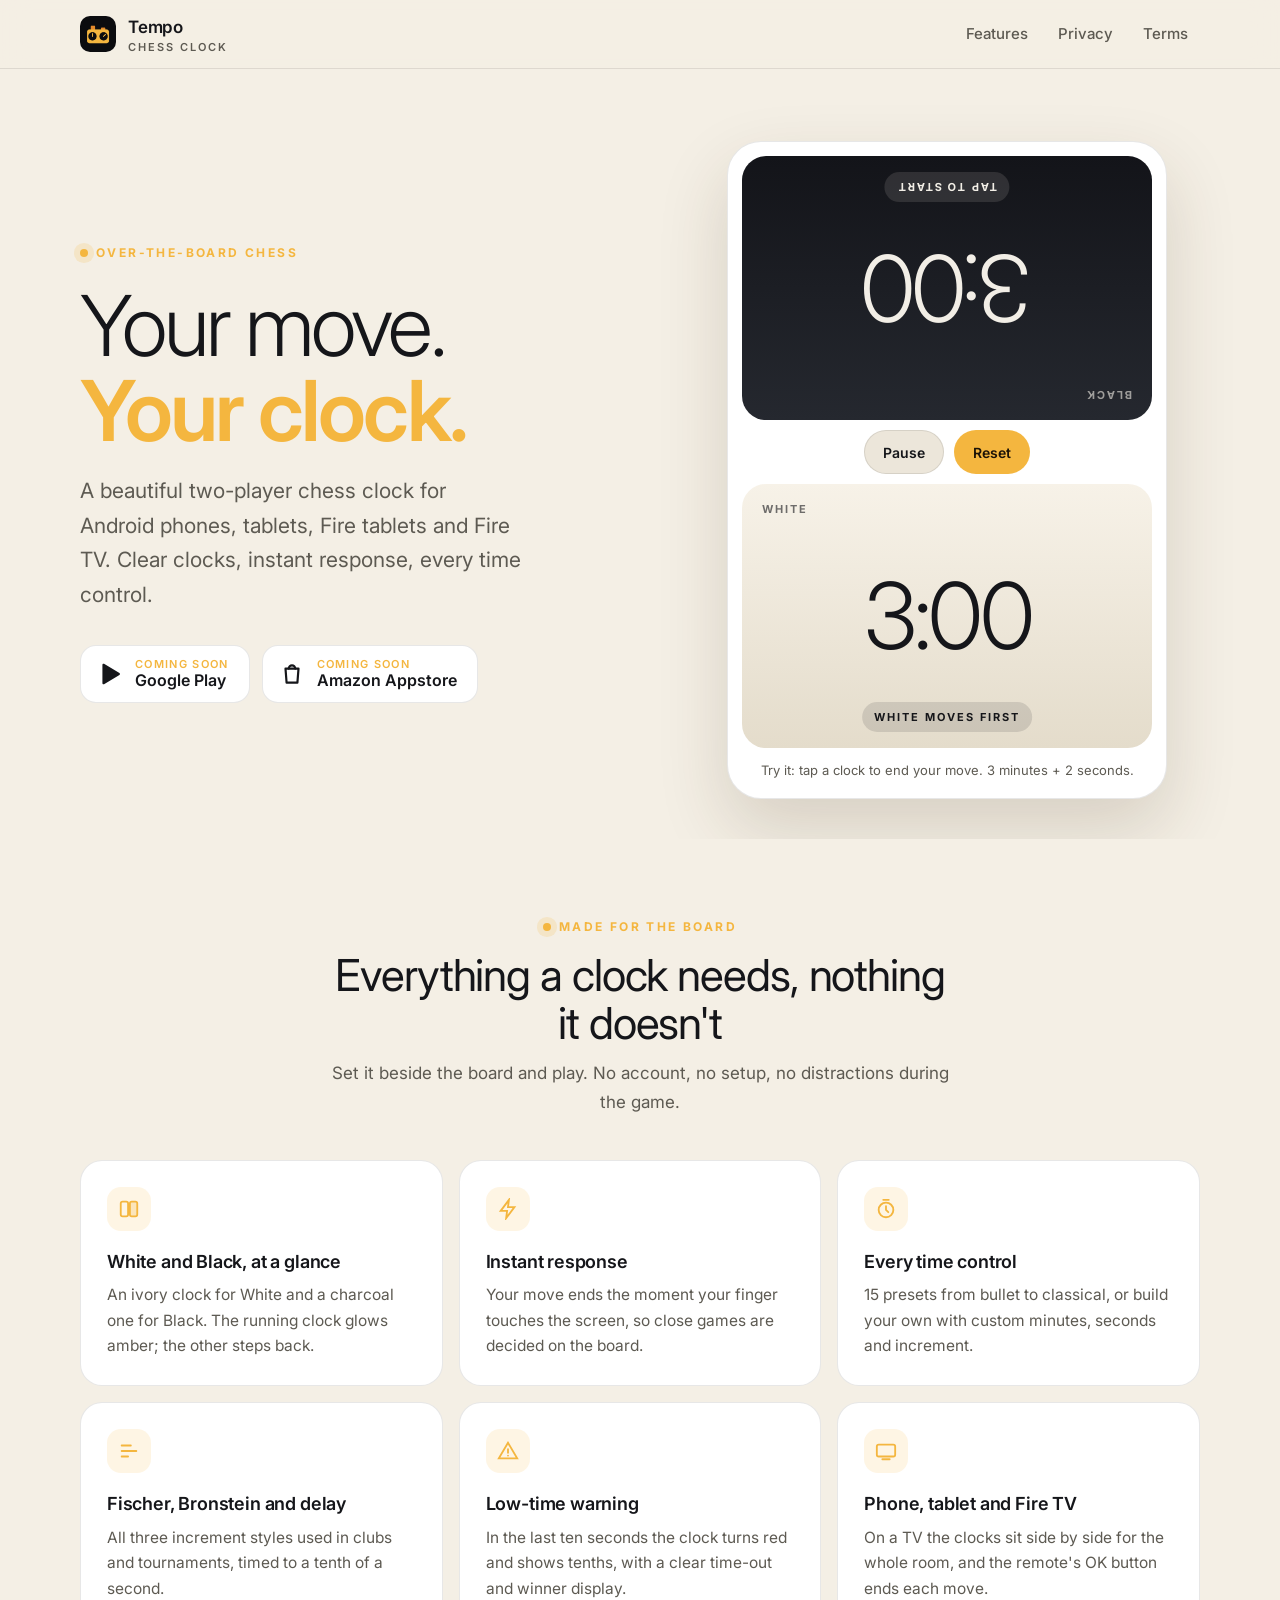
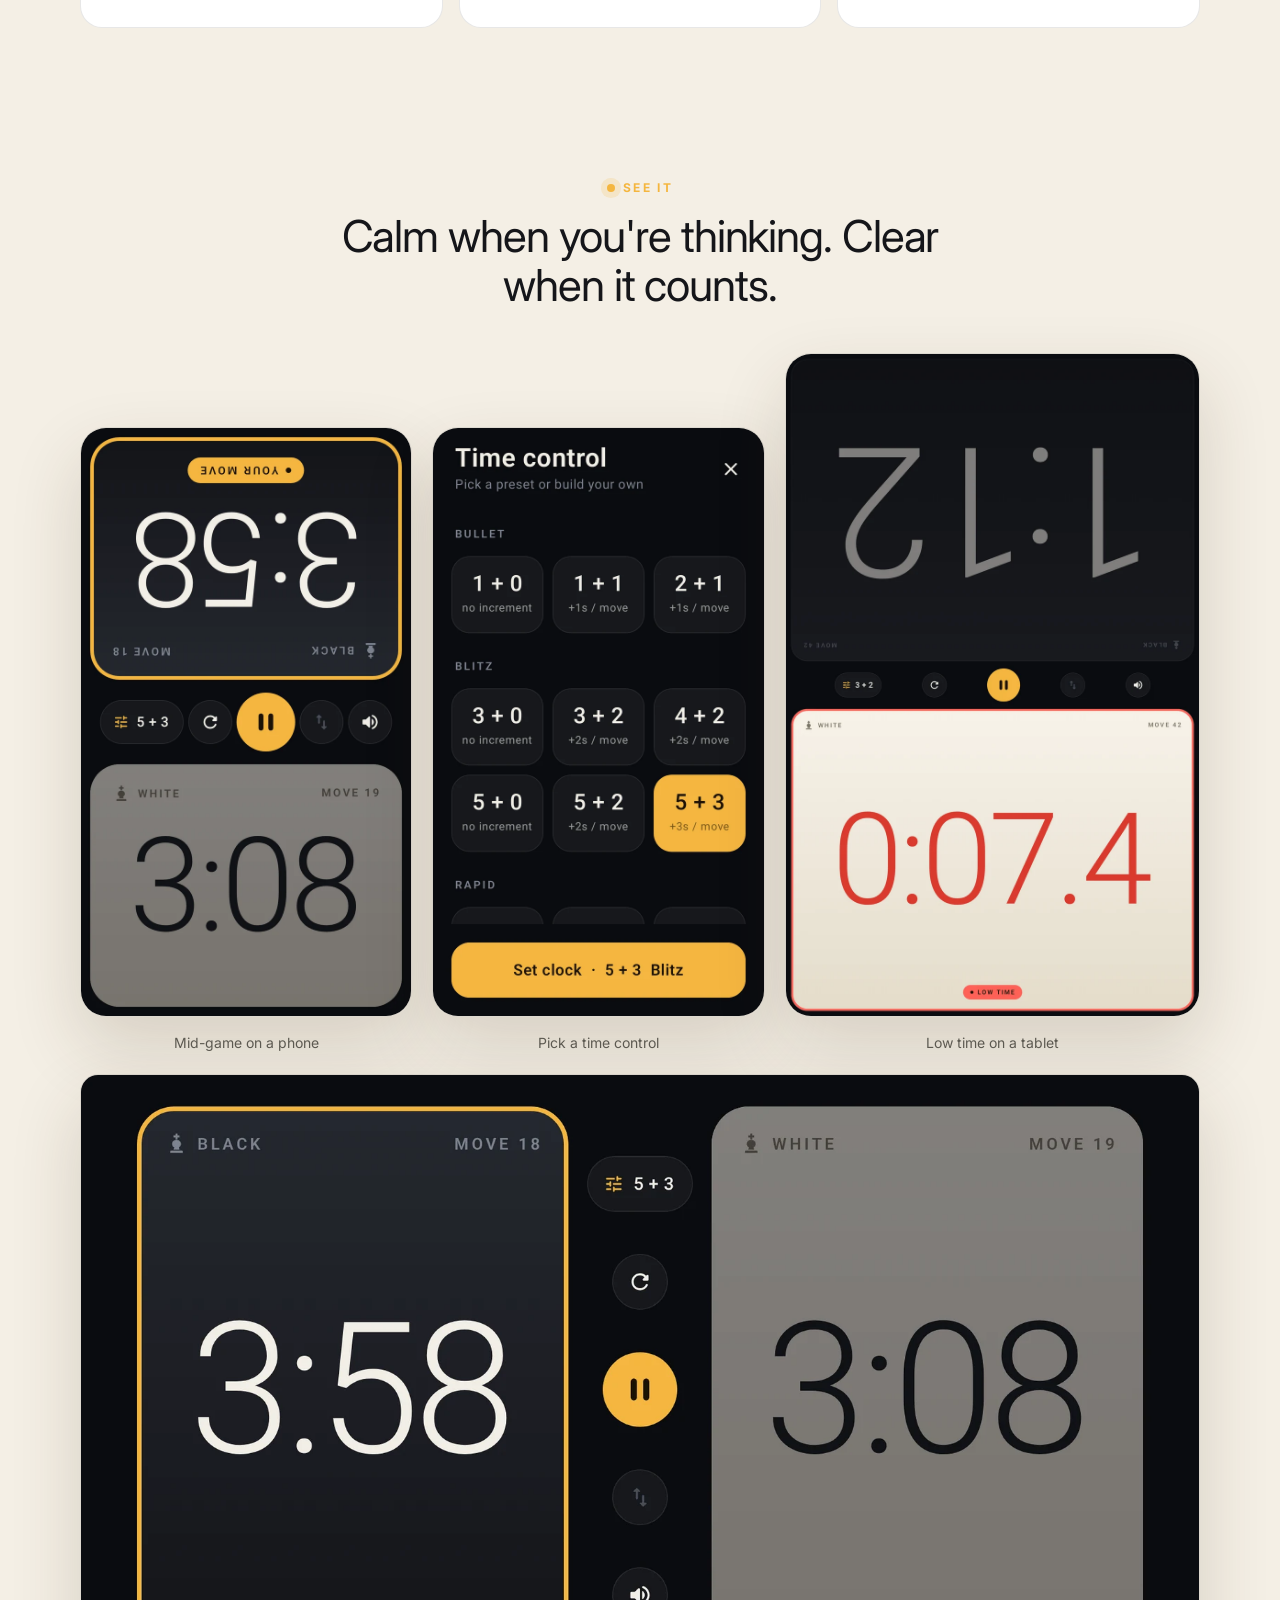
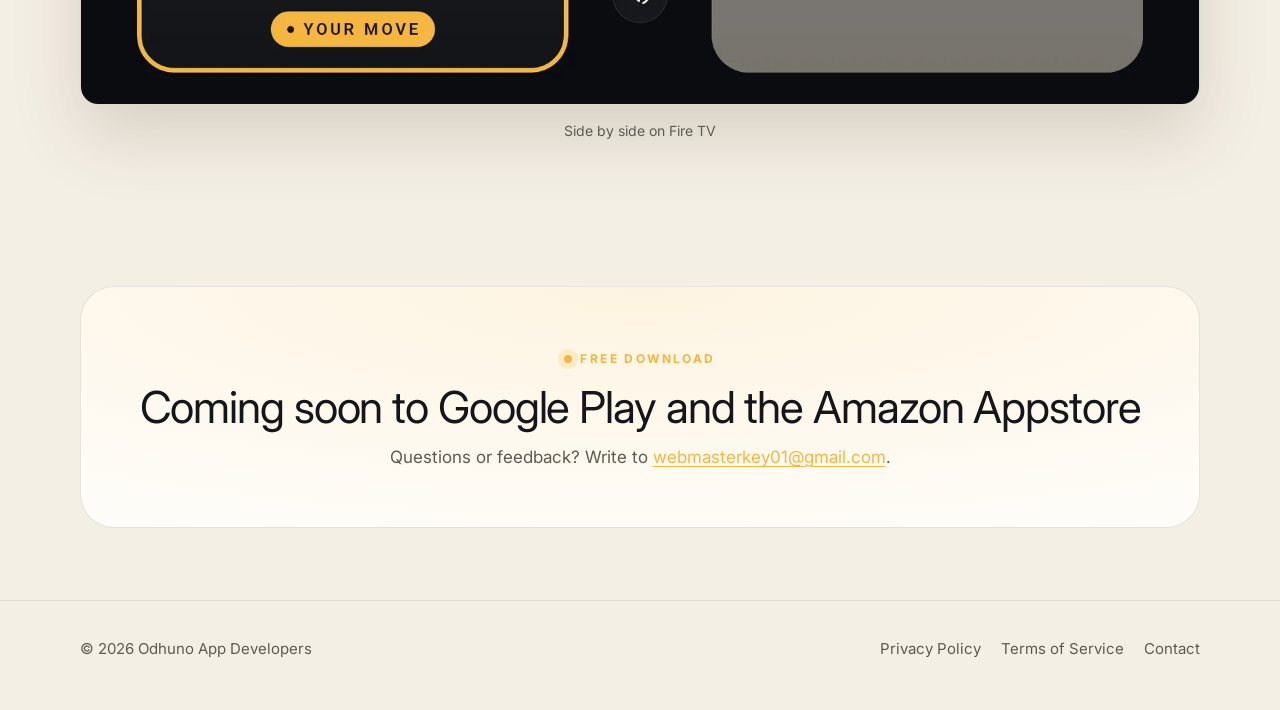
==== index.html @ 94de5164 "Publish Tempo website with privacy policy and terms of service Co-Authored-By: Claude Opus 5.5 <nore" ====
<!doctype html>
<html lang="en">
<head>
<meta charset="utf-8">
<meta name="viewport" content="width=device-width, initial-scale=1">
<title>Tempo: Chess Clock</title>
<meta name="description" content="Tempo is a beautiful two-player chess clock for Android, Fire tablets and Fire TV, with Fischer, Bronstein and delay timing. By Odhuno App Developers.">
<meta name="theme-color" content="#0b0c0f">
<meta property="og:title" content="Tempo: Chess Clock">
<meta property="og:description" content="A beautiful two-player chess clock with Fischer, Bronstein and delay timing.">
<meta property="og:image" content="assets/social-card.png">
<meta property="og:type" content="website">
<link rel="icon" type="image/png" href="assets/favicon.png">
<link rel="apple-touch-icon" href="assets/apple-touch-icon.png">
<link rel="preconnect" href="https://fonts.googleapis.com">
<link rel="preconnect" href="https://fonts.gstatic.com" crossorigin>
<link href="https://fonts.googleapis.com/css2?family=Inter:wght@300;400;500;600;700&display=swap" rel="stylesheet">
<link rel="stylesheet" href="assets/style.css">
</head>
<body>

<header class="site-header">
  <div class="wrap">
    <a class="brand" href="./">
      <img src="assets/icon-512.png" alt="" width="36" height="36">
      <span>Tempo <small>Chess clock</small></span>
    </a>
    <nav class="site-nav" aria-label="Main">
      <a href="#features">Features</a>
      <a href="privacy.html">Privacy</a>
      <a href="terms.html">Terms</a>
    </nav>
  </div>
</header>

<main>
  <section class="hero">
    <div class="wrap">
      <div>
        <span class="eyebrow">Over-the-board chess</span>
        <h1>Your move.<br><strong>Your clock.</strong></h1>
        <p class="lede">A beautiful two-player chess clock for Android phones, tablets, Fire tablets and Fire TV. Clear clocks, instant response, every time control.</p>
        <div class="stores">
          <span class="store" aria-label="Google Play, coming soon">
            <svg viewBox="0 0 24 24" fill="currentColor" aria-hidden="true"><path d="M5 3.5v17a1 1 0 0 0 1.5.86l14.2-8.5a1 1 0 0 0 0-1.72L6.5 2.64A1 1 0 0 0 5 3.5z"/></svg>
            <span><small>Coming soon</small>Google Play</span>
          </span>
          <span class="store" aria-label="Amazon Appstore, coming soon">
            <svg viewBox="0 0 24 24" fill="none" stroke="currentColor" stroke-width="2" stroke-linecap="round" stroke-linejoin="round" aria-hidden="true"><path d="M6 7h12l-1 13H7L6 7z"/><path d="M9 7a3 3 0 0 1 6 0"/></svg>
            <span><small>Coming soon</small>Amazon Appstore</span>
          </span>
        </div>
      </div>

      <div class="demo" aria-label="Try it: a working chess clock">
        <div class="demo-clock">
          <button class="face black" id="black" type="button" aria-label="Black's clock">
            <span class="side">BLACK</span><span class="time">3:00</span><span class="tag">Tap to start</span>
          </button>
          <div class="demo-bar">
            <button type="button" id="pause">Pause</button>
            <button type="button" id="reset" class="primary">Reset</button>
          </div>
          <button class="face white" id="white" type="button" aria-label="White's clock">
            <span class="side">WHITE</span><span class="time">3:00</span><span class="tag">White moves first</span>
          </button>
        </div>
        <p class="demo-hint">Try it: tap a clock to end your move. 3 minutes + 2 seconds.</p>
      </div>
    </div>
  </section>

  <section id="features">
    <div class="wrap">
      <div class="section-title">
        <span class="eyebrow">Made for the board</span>
        <h2>Everything a clock needs, nothing it doesn't</h2>
        <p>Set it beside the board and play. No account, no setup, no distractions during the game.</p>
      </div>
      <div class="features">
        <article class="feature">
          <div class="icon"><svg viewBox="0 0 24 24" fill="none" stroke="currentColor" stroke-width="2" stroke-linecap="round"><rect x="3" y="4" width="8" height="16" rx="2"/><rect x="13" y="4" width="8" height="16" rx="2" fill="currentColor" fill-opacity=".25"/></svg></div>
          <h3>White and Black, at a glance</h3>
          <p>An ivory clock for White and a charcoal one for Black. The running clock glows amber; the other steps back.</p>
        </article>
        <article class="feature">
          <div class="icon"><svg viewBox="0 0 24 24" fill="none" stroke="currentColor" stroke-width="2" stroke-linecap="round"><path d="M13 2 4 14h7l-1 8 9-12h-7l1-8z"/></svg></div>
          <h3>Instant response</h3>
          <p>Your move ends the moment your finger touches the screen, so close games are decided on the board.</p>
        </article>
        <article class="feature">
          <div class="icon"><svg viewBox="0 0 24 24" fill="none" stroke="currentColor" stroke-width="2" stroke-linecap="round"><circle cx="12" cy="13" r="8"/><path d="M12 9v4l2.5 2.5M9 2h6"/></svg></div>
          <h3>Every time control</h3>
          <p>15 presets from bullet to classical, or build your own with custom minutes, seconds and increment.</p>
        </article>
        <article class="feature">
          <div class="icon"><svg viewBox="0 0 24 24" fill="none" stroke="currentColor" stroke-width="2" stroke-linecap="round"><path d="M4 12h16M4 6h10M4 18h7"/></svg></div>
          <h3>Fischer, Bronstein and delay</h3>
          <p>All three increment styles used in clubs and tournaments, timed to a tenth of a second.</p>
        </article>
        <article class="feature">
          <div class="icon"><svg viewBox="0 0 24 24" fill="none" stroke="currentColor" stroke-width="2" stroke-linecap="round"><path d="M12 3 2 20h20L12 3z"/><path d="M12 10v4M12 17h.01"/></svg></div>
          <h3>Low-time warning</h3>
          <p>In the last ten seconds the clock turns red and shows tenths, with a clear time-out and winner display.</p>
        </article>
        <article class="feature">
          <div class="icon"><svg viewBox="0 0 24 24" fill="none" stroke="currentColor" stroke-width="2" stroke-linecap="round"><rect x="2" y="5" width="20" height="13" rx="2"/><path d="M8 21h8"/></svg></div>
          <h3>Phone, tablet and Fire TV</h3>
          <p>On a TV the clocks sit side by side for the whole room, and the remote's OK button ends each move.</p>
        </article>
      </div>
    </div>
  </section>

  <section id="screens">
    <div class="wrap">
      <div class="section-title">
        <span class="eyebrow">See it</span>
        <h2>Calm when you're thinking. Clear when it counts.</h2>
      </div>
      <div class="screens">
        <figure>
          <img src="assets/phone-game.webp" alt="Tempo on a phone during a game: Black's clock is running with an amber outline, White's clock is dimmed." width="720" height="1280" loading="lazy">
          <figcaption>Mid-game on a phone</figcaption>
        </figure>
        <figure>
          <img src="assets/phone-time-controls.webp" alt="The time control screen with presets grouped into bullet, blitz, rapid and classical." width="720" height="1280" loading="lazy">
          <figcaption>Pick a time control</figcaption>
        </figure>
        <figure class="tablet">
          <img src="assets/tablet-low-time.webp" alt="Tempo on a tablet: White's clock shows 0:07.4 in red with a Low time label." width="900" height="1440" loading="lazy">
          <figcaption>Low time on a tablet</figcaption>
        </figure>
        <figure class="tv">
          <img src="assets/tv-game.webp" alt="Tempo on Fire TV: two clocks side by side with the controls between them." width="1600" height="900" loading="lazy">
          <figcaption>Side by side on Fire TV</figcaption>
        </figure>
      </div>
    </div>
  </section>

  <section>
    <div class="wrap">
      <div class="cta">
        <span class="eyebrow">Free download</span>
        <h2>Coming soon to Google Play and the Amazon Appstore</h2>
        <p style="color: var(--muted); margin: 0;">Questions or feedback? Write to <a href="mailto:webmasterkey01@gmail.com">webmasterkey01@gmail.com</a>.</p>
      </div>
    </div>
  </section>
</main>

<footer class="site-footer">
  <div class="wrap">
    <span>© 2026 Odhuno App Developers</span>
    <nav aria-label="Footer">
      <a href="privacy.html">Privacy Policy</a>
      <a href="terms.html">Terms of Service</a>
      <a href="mailto:webmasterkey01@gmail.com">Contact</a>
    </nav>
  </div>
</footer>

<script>
  // A small working chess clock: 3 minutes + 2 seconds Fischer, the same rules as the app.
  (function () {
    var BASE = 180000, INC = 2000, LOW = 10000;
    var faces = { black: document.getElementById("black"), white: document.getElementById("white") };
    var pauseBtn = document.getElementById("pause");
    var state;

    function reset() {
      state = { left: { black: BASE, white: BASE }, active: null, phase: "ready", since: 0, flagged: null };
      render();
    }

    function now() { return performance.now(); }

    function remaining(side) {
      var ms = state.left[side];
      if (state.phase === "running" && state.active === side) ms -= now() - state.since;
      return Math.max(0, ms);
    }

    function format(ms) {
      var tenths = Math.ceil(ms / 100);
      if (tenths < 100) return "0:0" + Math.floor(tenths / 10) + "." + (tenths % 10);
      var s = Math.ceil(ms / 1000);
      return Math.floor(s / 60) + ":" + String(s % 60).padStart(2, "0");
    }

    function press(side) {
      if (state.phase === "ready") {
        state.active = "white"; state.phase = "running"; state.since = now();
      } else if (state.phase === "running" && state.active === side) {
        state.left[side] = remaining(side) + INC;
        state.active = side === "white" ? "black" : "white";
        state.since = now();
      }
      render();
    }

    function togglePause() {
      if (state.phase === "running") {
        state.left[state.active] = remaining(state.active); state.phase = "paused";
      } else if (state.phase === "paused") {
        state.phase = "running"; state.since = now();
      }
      render();
    }

    function render() {
      ["black", "white"].forEach(function (side) {
        var el = faces[side], ms = remaining(side), isActive = state.active === side;
        if (state.phase === "running" && isActive && ms <= 0) {
          state.left[side] = 0; state.phase = "flagged"; state.flagged = side;
        }
        el.querySelector(".time").textContent = format(state.left[side] === 0 ? 0 : ms);
        el.classList.toggle("active", state.phase === "running" && isActive && ms >= LOW);
        el.classList.toggle("low", state.phase === "running" && isActive && ms < LOW);
        el.classList.toggle("waiting", state.phase === "running" && !isActive);
        el.classList.toggle("out", state.flagged === side);
        var tag = "";
        if (state.phase === "ready") tag = side === "white" ? "White moves first" : "Tap to start";
        else if (state.phase === "paused" && isActive) tag = "Paused";
        else if (state.phase === "flagged") tag = state.flagged === side ? "Time out" : "Wins on time";
        else if (isActive) tag = ms < LOW ? "Low time" : "Your move";
        var tagEl = el.querySelector(".tag");
        tagEl.textContent = tag;
        tagEl.style.visibility = tag ? "visible" : "hidden";
      });
      pauseBtn.textContent = state.phase === "paused" ? "Resume" : "Pause";
      pauseBtn.disabled = !(state.phase === "running" || state.phase === "paused");
    }

    function loop() {
      if (state.phase === "running") render();
      requestAnimationFrame(loop);
    }

    // Respond on press, not release, like the app.
    ["black", "white"].forEach(function (side) {
      faces[side].addEventListener("pointerdown", function (e) { e.preventDefault(); press(side); });
      faces[side].addEventListener("keydown", function (e) {
        if (e.key === "Enter" || e.key === " ") { e.preventDefault(); press(side); }
      });
    });
    pauseBtn.addEventListener("click", togglePause);
    document.getElementById("reset").addEventListener("click", reset);

    reset();
    requestAnimationFrame(loop);
  })();
</script>
</body>
</html>
---- assets/style.css ----
/* Tempo website: the app's palette (charcoal, ivory, amber), dark by default. */
:root {
  --bg: #0b0c0f;
  --panel: #16181d;
  --raised: #1e2128;
  --line: rgba(255, 255, 255, 0.08);
  --text: #f2eee6;
  --muted: #9aa0ab;
  --faint: #5d626d;
  --amber: #f4b63f;
  --amber-deep: #e5892b;
  --on-amber: #1c1307;
  --ivory: #f7f2e8;
  --ivory-deep: #e4dccb;
  --ink: #15161a;
  --ink-muted: #6f685a;
  --danger: #ff6257;
  --radius: 22px;
  --shadow: 0 30px 80px rgba(0, 0, 0, 0.45);
  color-scheme: dark;
}

@media (prefers-color-scheme: light) {
  :root:not([data-theme="dark"]) {
    --bg: #f4efe5;
    --panel: #ffffff;
    --raised: #ece6da;
    --line: rgba(21, 22, 26, 0.1);
    --text: #15161a;
    --muted: #5d5a52;
    --faint: #9a958a;
    --shadow: 0 30px 70px rgba(60, 45, 20, 0.16);
    color-scheme: light;
  }
  :root:not([data-theme="dark"]) .paper { background: #fffdf8; }
  :root:not([data-theme="dark"]) .demo-bar button:not(.primary) { background: #ece6da; }
}

*, *::before, *::after { box-sizing: border-box; }

html { scroll-behavior: smooth; }

body {
  margin: 0;
  background: var(--bg);
  color: var(--text);
  font-family: "Inter", system-ui, -apple-system, "Segoe UI", Roboto, sans-serif;
  font-size: 17px;
  line-height: 1.65;
  -webkit-font-smoothing: antialiased;
  font-feature-settings: "tnum" 0;
}

img { max-width: 100%; height: auto; display: block; }

a { color: var(--amber); text-decoration-thickness: 1px; text-underline-offset: 3px; }
a:hover { color: var(--amber-deep); }

:focus-visible { outline: 3px solid var(--amber); outline-offset: 3px; border-radius: 8px; }

.wrap { width: min(1120px, 100% - 32px); margin-inline: auto; }

/* ---- Header ---- */
.site-header {
  position: sticky; top: 0; z-index: 10;
  backdrop-filter: saturate(140%) blur(14px);
  -webkit-backdrop-filter: saturate(140%) blur(14px);
  background: color-mix(in srgb, var(--bg) 78%, transparent);
  border-bottom: 1px solid var(--line);
}
.site-header .wrap { display: flex; align-items: center; justify-content: space-between; height: 68px; gap: 16px; }
.brand { display: flex; align-items: center; gap: 12px; color: var(--text); text-decoration: none; font-weight: 600; letter-spacing: -0.01em; }
.brand img { width: 36px; height: 36px; border-radius: 10px; }
.brand span small { display: block; font-size: 11px; font-weight: 600; letter-spacing: 0.18em; color: var(--muted); text-transform: uppercase; line-height: 1.2; }
.site-nav { display: flex; gap: 6px; flex-wrap: wrap; justify-content: flex-end; }
.site-nav a {
  color: var(--muted); text-decoration: none; font-size: 15px; font-weight: 500;
  padding: 8px 12px; border-radius: 999px;
}
.site-nav a:hover, .site-nav a[aria-current="page"] { color: var(--text); background: var(--raised); }

/* ---- Hero ---- */
.hero { padding: 72px 0 40px; overflow: hidden; }
.hero .wrap { display: grid; grid-template-columns: 1.05fr 0.95fr; gap: 56px; align-items: center; }
.eyebrow {
  display: inline-flex; align-items: center; gap: 8px;
  font-size: 12px; font-weight: 700; letter-spacing: 0.2em; text-transform: uppercase;
  color: var(--amber);
}
.eyebrow::before { content: ""; width: 8px; height: 8px; border-radius: 50%; background: var(--amber); box-shadow: 0 0 0 6px color-mix(in srgb, var(--amber) 18%, transparent); }
h1 { font-size: clamp(44px, 7vw, 84px); line-height: 1.02; letter-spacing: -0.035em; font-weight: 300; margin: 18px 0 20px; }
h1 strong { font-weight: 600; color: var(--amber); }
.lede { font-size: clamp(18px, 2vw, 21px); color: var(--muted); max-width: 34ch; margin: 0 0 32px; }

.stores { display: flex; gap: 12px; flex-wrap: wrap; }
.store {
  display: inline-flex; align-items: center; gap: 12px;
  padding: 12px 20px 12px 16px; border-radius: 16px;
  background: var(--panel); border: 1px solid var(--line); color: var(--text); text-decoration: none;
}
.store svg { width: 26px; height: 26px; flex: none; }
.store span { display: flex; flex-direction: column; line-height: 1.2; font-weight: 600; font-size: 16px; }
.store small { font-size: 11px; font-weight: 600; letter-spacing: 0.12em; text-transform: uppercase; color: var(--amber); }

/* ---- The live demo clock ---- */
.demo {
  background: var(--panel); border: 1px solid var(--line); border-radius: 34px;
  padding: 14px; box-shadow: var(--shadow); max-width: 440px; justify-self: center; width: 100%;
}
.demo-clock { display: grid; grid-template-rows: 1fr auto 1fr; gap: 10px; aspect-ratio: 9 / 13; }
.face {
  position: relative; border: 0; border-radius: 24px; cursor: pointer;
  display: flex; align-items: center; justify-content: center;
  font: inherit; font-weight: 300; font-size: clamp(56px, 11vw, 92px); letter-spacing: -0.04em;
  font-variant-numeric: tabular-nums; transition: transform 0.12s ease, filter 0.25s ease, box-shadow 0.25s ease;
  -webkit-tap-highlight-color: transparent;
}
.face:active { transform: scale(0.98); }
/* The clock faces keep the app's colours in both themes. */
.face.black { background: linear-gradient(#25282f, #131419); color: #f2eee6; transform: rotate(180deg); }
.face.black:active { transform: rotate(180deg) scale(0.98); }
.face.white { background: linear-gradient(var(--ivory), var(--ivory-deep)); color: var(--ink); }
.face.waiting { filter: brightness(0.55); }
.face.active { box-shadow: 0 0 0 4px var(--amber); }
.face.low { color: var(--danger); box-shadow: 0 0 0 4px var(--danger); }
.face.white.low { color: #d93a2f; }
.face.out { background: linear-gradient(#ff6257, #c9302a); color: #2a0705; filter: none; }
.face .tag {
  position: absolute; left: 50%; bottom: 16px; transform: translateX(-50%);
  font-size: 11px; font-weight: 700; letter-spacing: 0.18em; text-transform: uppercase;
  padding: 6px 12px; border-radius: 999px; white-space: nowrap;
  background: color-mix(in srgb, currentColor 12%, transparent);
}
.face.active .tag { background: var(--amber); color: var(--on-amber); }
.face.low .tag { background: var(--danger); color: #2a0705; }
.face .side { position: absolute; top: 16px; left: 20px; font-size: 11px; font-weight: 700; letter-spacing: 0.18em; opacity: 0.6; }
.demo-bar { display: flex; justify-content: center; gap: 10px; }
.demo-bar button {
  border: 1px solid var(--line); background: var(--raised); color: var(--text);
  border-radius: 999px; height: 44px; padding: 0 18px; font: inherit; font-size: 14px; font-weight: 600; cursor: pointer;
}
.demo-bar button.primary { background: var(--amber); color: var(--on-amber); border-color: transparent; }
.demo-hint { text-align: center; font-size: 13px; color: var(--muted); margin: 12px 0 2px; }

/* ---- Sections ---- */
section { padding: 72px 0; }
.section-title { text-align: center; max-width: 640px; margin: 0 auto 44px; }
h2 { font-size: clamp(30px, 4vw, 44px); line-height: 1.1; letter-spacing: -0.025em; font-weight: 400; margin: 12px 0 12px; }
.section-title p { color: var(--muted); margin: 0; }

.features { display: grid; grid-template-columns: repeat(3, 1fr); gap: 16px; }
.feature { background: var(--panel); border: 1px solid var(--line); border-radius: var(--radius); padding: 26px; }
.feature .icon {
  width: 44px; height: 44px; border-radius: 14px; display: grid; place-items: center;
  background: color-mix(in srgb, var(--amber) 14%, transparent); color: var(--amber); margin-bottom: 16px;
}
.feature .icon svg { width: 22px; height: 22px; }
.feature h3 { margin: 0 0 6px; font-size: 18px; font-weight: 600; letter-spacing: -0.01em; }
.feature p { margin: 0; color: var(--muted); font-size: 15.5px; }

.screens { display: grid; grid-template-columns: 0.8fr 0.8fr 1fr; gap: 20px; align-items: end; }
.screens figure { margin: 0; }
.screens img { border-radius: 26px; border: 1px solid var(--line); box-shadow: var(--shadow); }
.screens figcaption { text-align: center; color: var(--muted); font-size: 14px; margin-top: 14px; }
.screens .tv { grid-column: 1 / -1; }
.screens .tv img { border-radius: 18px; }

.cta {
  text-align: center; background: radial-gradient(120% 140% at 50% 0%, color-mix(in srgb, var(--amber) 16%, var(--panel)), var(--panel));
  border: 1px solid var(--line); border-radius: 34px; padding: 56px 24px;
}
.cta .stores { justify-content: center; margin-top: 24px; }

/* ---- Legal pages ---- */
.legal { padding: 56px 0 80px; }
.paper {
  width: min(820px, 100% - 32px); margin-inline: auto;
  background: var(--ivory); color: var(--ink); border-radius: 28px; padding: clamp(28px, 6vw, 64px);
  box-shadow: var(--shadow);
}
.paper h1 { font-size: clamp(34px, 6vw, 52px); font-weight: 400; margin: 10px 0 8px; color: var(--ink); }
.paper .eyebrow { color: var(--amber-deep); }
.paper .eyebrow::before { background: var(--amber-deep); }
.paper .meta { color: var(--ink-muted); font-size: 15px; margin: 0 0 28px; }
.paper h2 { font-size: 22px; font-weight: 600; letter-spacing: -0.01em; margin: 36px 0 8px; }
.paper p, .paper li { color: #2b2c31; }
.paper ul { padding-left: 1.2em; }
.paper li { margin: 6px 0; }
.paper a { color: #a35a0b; }
.paper .summary {
  background: #efe7d6; border-radius: 18px; padding: 18px 22px; margin: 0 0 8px; font-size: 16px;
}
.paper table { width: 100%; border-collapse: collapse; font-size: 15px; margin: 12px 0; }
.paper th, .paper td { text-align: left; padding: 10px 12px; border-bottom: 1px solid rgba(21, 22, 26, 0.1); vertical-align: top; }
.paper th { font-size: 12px; letter-spacing: 0.12em; text-transform: uppercase; color: var(--ink-muted); }
.toc { display: flex; flex-wrap: wrap; gap: 8px; margin: 0 0 8px; padding: 0; list-style: none; }
.toc a { display: inline-block; font-size: 14px; text-decoration: none; padding: 6px 12px; border-radius: 999px; background: #efe7d6; color: var(--ink); }
.toc a:hover { background: #e4d8bf; }

/* ---- Footer ---- */
.site-footer { border-top: 1px solid var(--line); padding: 36px 0 48px; color: var(--muted); font-size: 15px; }
.site-footer .wrap { display: flex; flex-wrap: wrap; gap: 16px 32px; justify-content: space-between; align-items: center; }
.site-footer nav { display: flex; gap: 20px; flex-wrap: wrap; }
.site-footer a { color: var(--muted); text-decoration: none; }
.site-footer a:hover { color: var(--text); }

/* ---- Small screens ---- */
@media (max-width: 900px) {
  .hero .wrap { grid-template-columns: 1fr; gap: 40px; text-align: center; }
  .lede { margin-inline: auto; }
  .stores { justify-content: center; }
  .features { grid-template-columns: 1fr 1fr; }
  .screens { grid-template-columns: 1fr 1fr; }
  .screens .tablet { grid-column: 1 / -1; max-width: 460px; justify-self: center; }
}
@media (max-width: 560px) {
  body { font-size: 16px; }
  .site-header .wrap { height: 60px; }
  .brand span small { display: none; }
  .site-nav a { padding: 6px 9px; font-size: 14px; }
  .hero { padding-top: 44px; }
  section { padding: 56px 0; }
  .features { grid-template-columns: 1fr; }
  .screens { grid-template-columns: 1fr; }
  .screens figure { max-width: 340px; justify-self: center; }
  .paper table, .paper thead, .paper tbody, .paper tr, .paper th, .paper td { display: block; }
  .paper thead { display: none; }
  .paper td { border: 0; padding: 4px 0; }
  .paper tr { border-bottom: 1px solid rgba(21, 22, 26, 0.1); padding: 10px 0; }
}

@media (max-width: 380px) {
  .site-nav a[href="#features"] { display: none; }
  .store { max-width: 100%; }
  .store span { font-size: 15px; }
}

@media (prefers-reduced-motion: reduce) {
  html { scroll-behavior: auto; }
  .face { transition: none; }
}
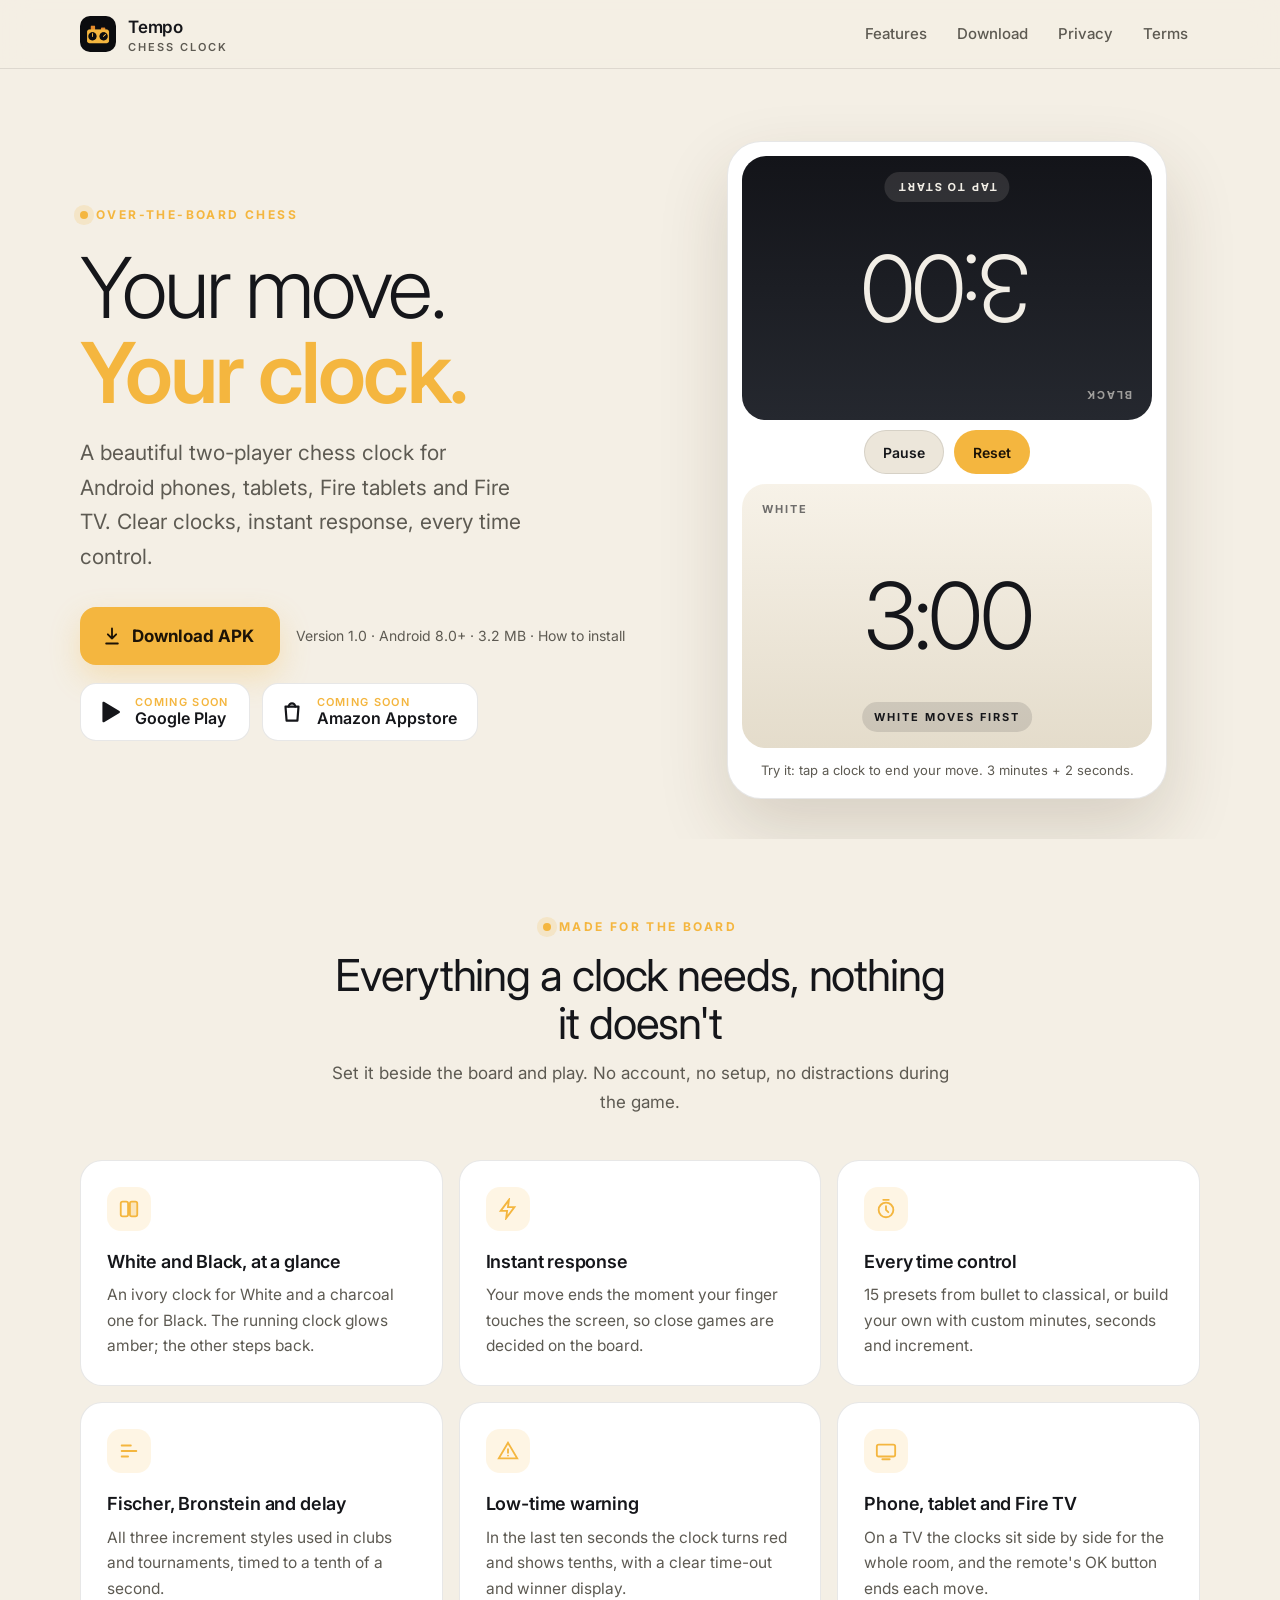
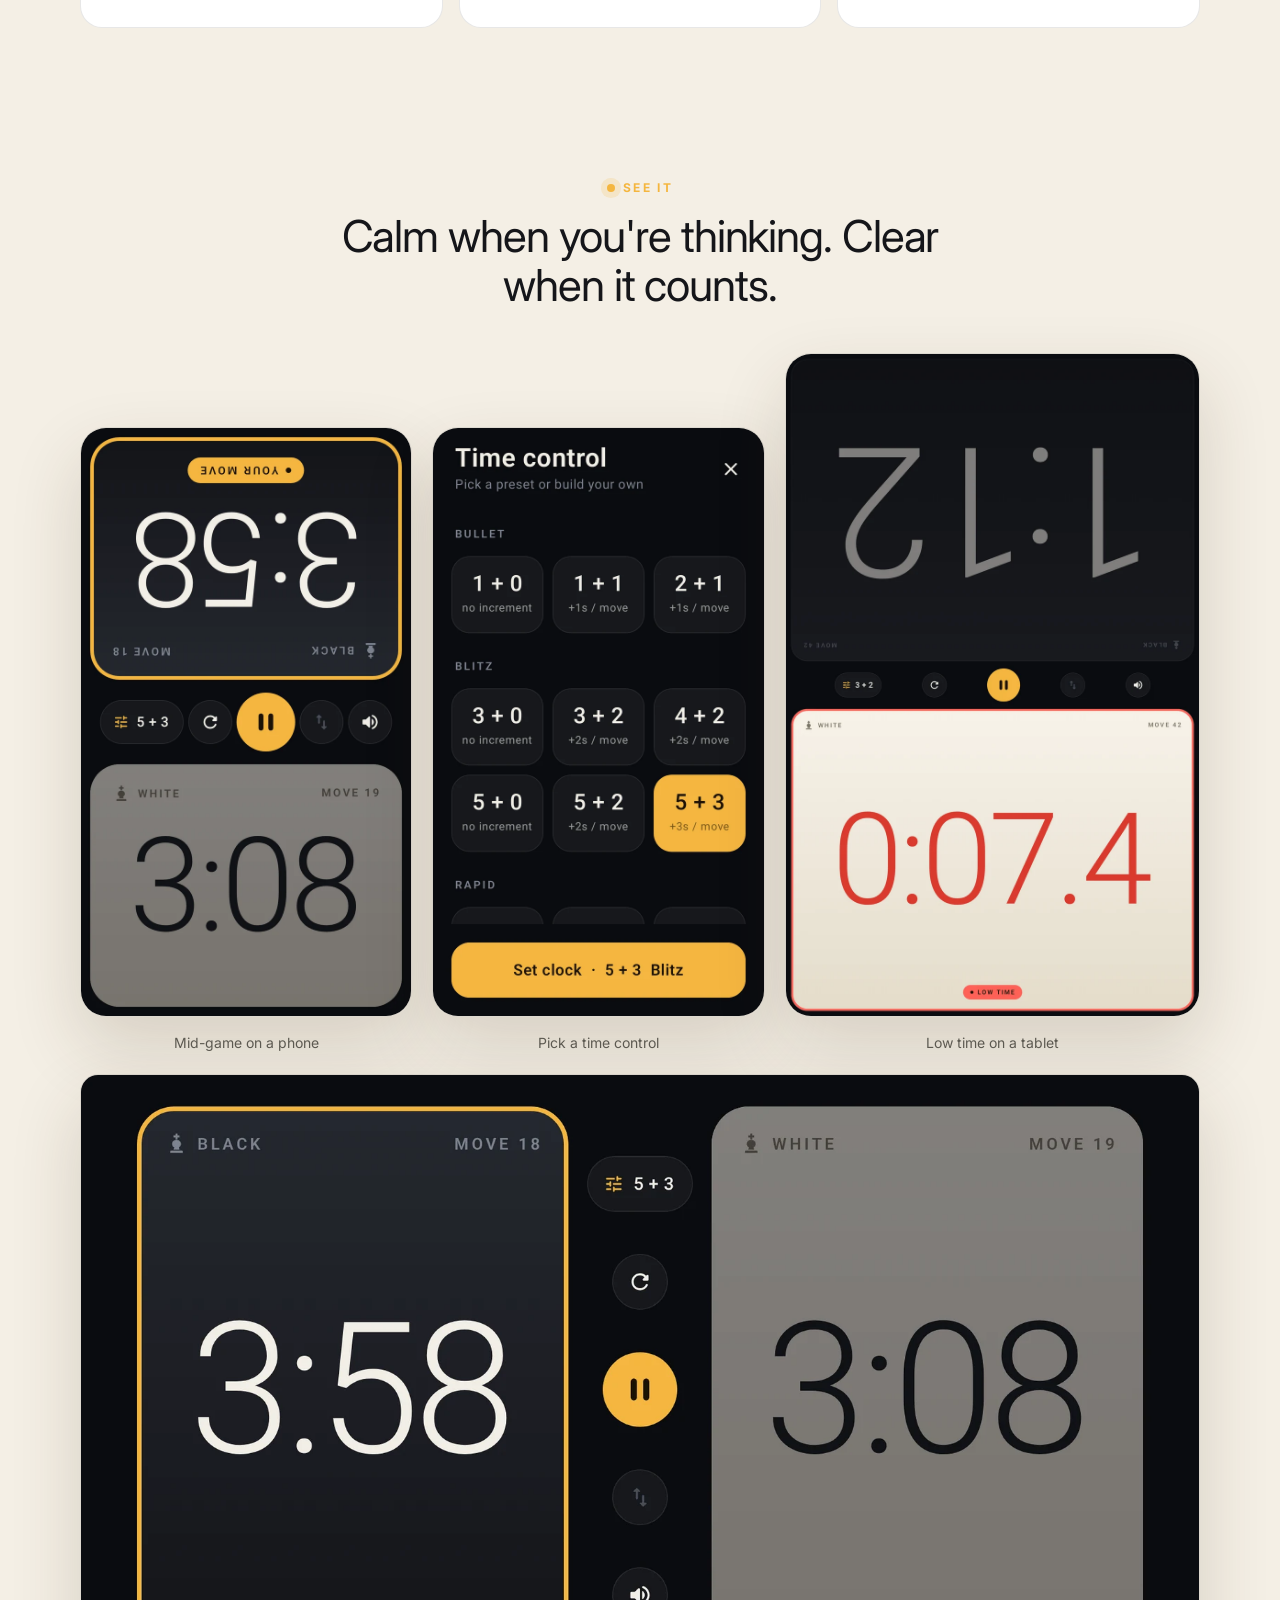
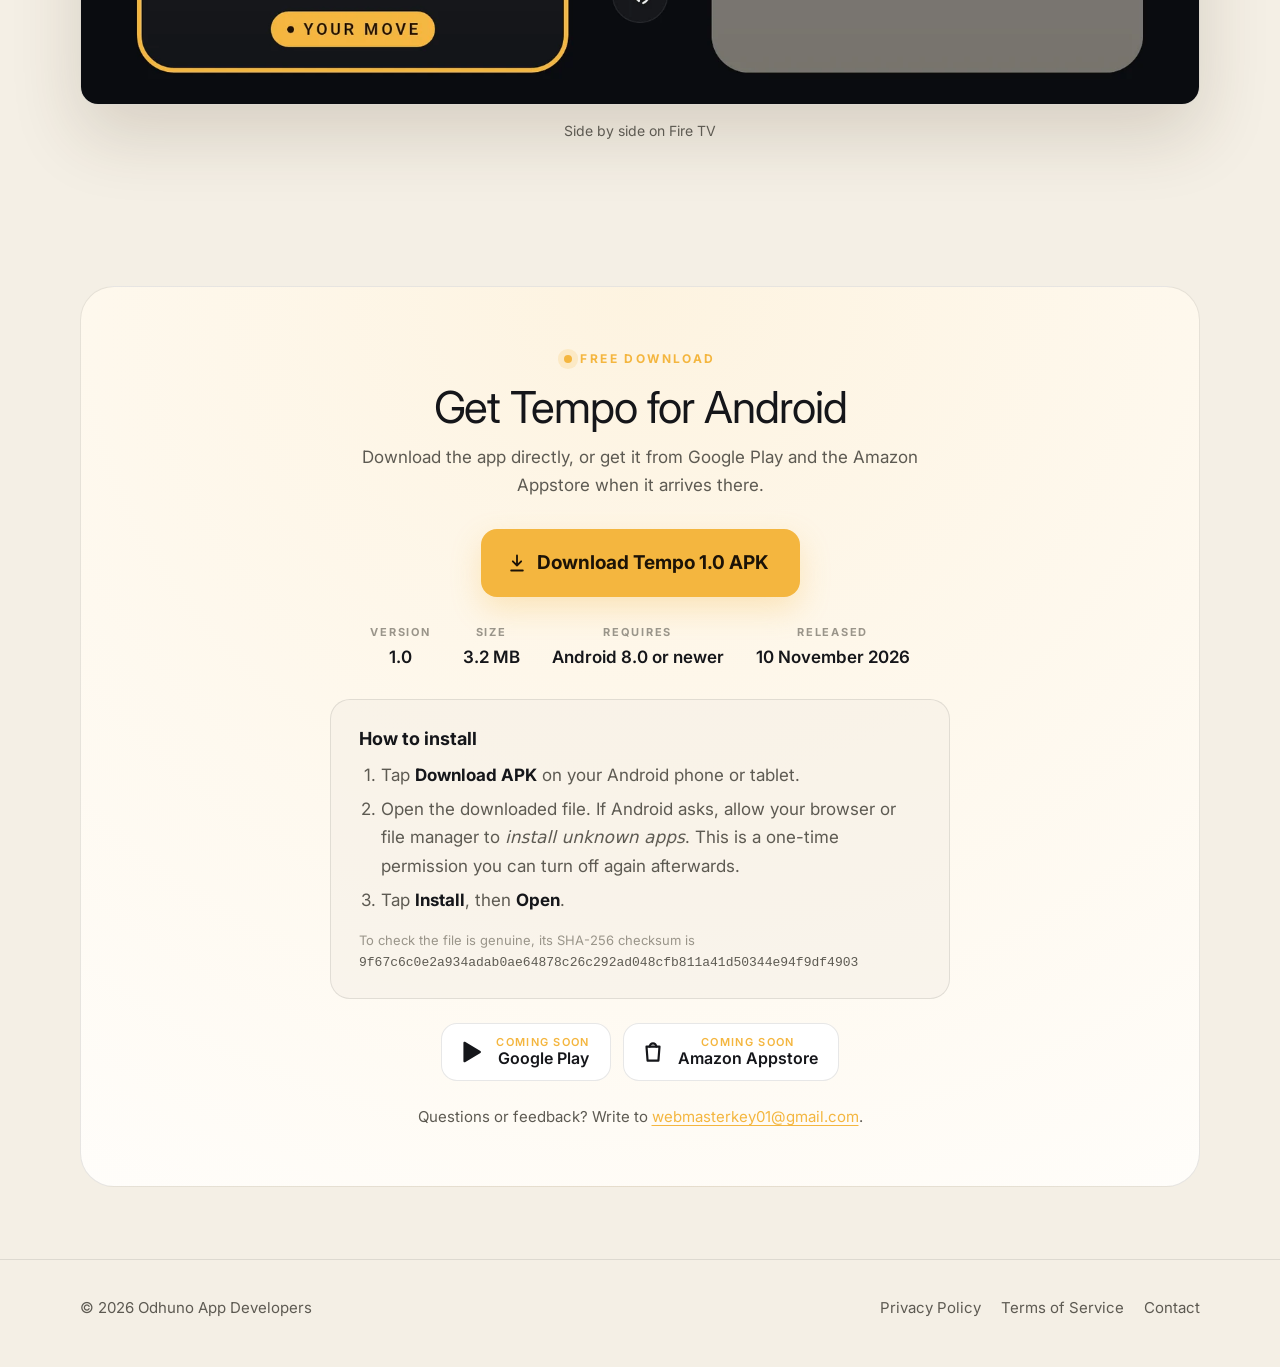
==== commit a291a145: "Add APK download to the website Co-Authored-By: Claude Opus 5.5 <noreply@anthropic.com>" ====
--- a/index.html
+++ b/index.html
@@ -27,6 +27,7 @@
     </a>
     <nav class="site-nav" aria-label="Main">
       <a href="#features">Features</a>
+      <a href="#download">Download</a>
       <a href="privacy.html">Privacy</a>
       <a href="terms.html">Terms</a>
     </nav>
@@ -40,6 +41,13 @@
         <span class="eyebrow">Over-the-board chess</span>
         <h1>Your move.<br><strong>Your clock.</strong></h1>
         <p class="lede">A beautiful two-player chess clock for Android phones, tablets, Fire tablets and Fire TV. Clear clocks, instant response, every time control.</p>
+        <div class="download-row">
+          <a class="download-btn" href="https://github.com/markogola/tempo-chess-clock/releases/latest/download/tempo-chess-clock.apk">
+            <svg viewBox="0 0 24 24" fill="none" stroke="currentColor" stroke-width="2.2" stroke-linecap="round" stroke-linejoin="round" aria-hidden="true"><path d="M12 3v12M7 10l5 5 5-5M5 21h14"/></svg>
+            Download APK
+          </a>
+          <a class="download-meta" href="#download">Version 1.0 · Android 8.0+ · 3.2 MB · How to install</a>
+        </div>
         <div class="stores">
           <span class="store" aria-label="Google Play, coming soon">
             <svg viewBox="0 0 24 24" fill="currentColor" aria-hidden="true"><path d="M5 3.5v17a1 1 0 0 0 1.5.86l14.2-8.5a1 1 0 0 0 0-1.72L6.5 2.64A1 1 0 0 0 5 3.5z"/></svg>
@@ -139,12 +147,46 @@
     </div>
   </section>
 
-  <section>
+  <section id="download">
     <div class="wrap">
       <div class="cta">
         <span class="eyebrow">Free download</span>
-        <h2>Coming soon to Google Play and the Amazon Appstore</h2>
-        <p style="color: var(--muted); margin: 0;">Questions or feedback? Write to <a href="mailto:webmasterkey01@gmail.com">webmasterkey01@gmail.com</a>.</p>
+        <h2>Get Tempo for Android</h2>
+        <p class="cta-lede">Download the app directly, or get it from Google Play and the Amazon Appstore when it arrives there.</p>
+        <a class="download-btn large" href="https://github.com/markogola/tempo-chess-clock/releases/latest/download/tempo-chess-clock.apk">
+          <svg viewBox="0 0 24 24" fill="none" stroke="currentColor" stroke-width="2.2" stroke-linecap="round" stroke-linejoin="round" aria-hidden="true"><path d="M12 3v12M7 10l5 5 5-5M5 21h14"/></svg>
+          Download Tempo 1.0 APK
+        </a>
+        <dl class="file-facts">
+          <div><dt>Version</dt><dd>1.0</dd></div>
+          <div><dt>Size</dt><dd>3.2 MB</dd></div>
+          <div><dt>Requires</dt><dd>Android 8.0 or newer</dd></div>
+          <div><dt>Released</dt><dd>10 November 2026</dd></div>
+        </dl>
+
+        <div class="install">
+          <h3>How to install</h3>
+          <ol>
+            <li>Tap <strong>Download APK</strong> on your Android phone or tablet.</li>
+            <li>Open the downloaded file. If Android asks, allow your browser or file manager to
+              <em>install unknown apps</em>. This is a one-time permission you can turn off again afterwards.</li>
+            <li>Tap <strong>Install</strong>, then <strong>Open</strong>.</li>
+          </ol>
+          <p class="checksum">To check the file is genuine, its SHA-256 checksum is
+            <code>9f67c6c0e2a934adab0ae64878c26c292ad048cfb811a41d50344e94f9df4903</code></p>
+        </div>
+
+        <div class="stores">
+          <span class="store" aria-label="Google Play, coming soon">
+            <svg viewBox="0 0 24 24" fill="currentColor" aria-hidden="true"><path d="M5 3.5v17a1 1 0 0 0 1.5.86l14.2-8.5a1 1 0 0 0 0-1.72L6.5 2.64A1 1 0 0 0 5 3.5z"/></svg>
+            <span><small>Coming soon</small>Google Play</span>
+          </span>
+          <span class="store" aria-label="Amazon Appstore, coming soon">
+            <svg viewBox="0 0 24 24" fill="none" stroke="currentColor" stroke-width="2" stroke-linecap="round" stroke-linejoin="round" aria-hidden="true"><path d="M6 7h12l-1 13H7L6 7z"/><path d="M9 7a3 3 0 0 1 6 0"/></svg>
+            <span><small>Coming soon</small>Amazon Appstore</span>
+          </span>
+        </div>
+        <p class="cta-foot">Questions or feedback? Write to <a href="mailto:webmasterkey01@gmail.com">webmasterkey01@gmail.com</a>.</p>
       </div>
     </div>
   </section>
--- a/assets/style.css
+++ b/assets/style.css
@@ -171,6 +171,37 @@
 }
 .cta .stores { justify-content: center; margin-top: 24px; }
 
+/* ---- Download ---- */
+.download-row { display: flex; align-items: center; gap: 16px; flex-wrap: wrap; margin-bottom: 18px; }
+.download-btn {
+  display: inline-flex; align-items: center; gap: 10px;
+  background: var(--amber); color: var(--on-amber); text-decoration: none; font-weight: 700;
+  font-size: 17px; padding: 15px 26px 15px 22px; border-radius: 16px;
+  box-shadow: 0 12px 30px color-mix(in srgb, var(--amber) 28%, transparent);
+  transition: transform 0.15s ease, background 0.15s ease;
+}
+.download-btn:hover { background: #ffc451; color: var(--on-amber); transform: translateY(-1px); }
+.download-btn svg { width: 20px; height: 20px; }
+.download-btn.large { font-size: 19px; padding: 18px 32px 18px 26px; margin-top: 8px; }
+.download-meta { color: var(--muted); font-size: 14px; text-decoration: none; }
+.download-meta:hover { color: var(--text); }
+.cta-lede { color: var(--muted); margin: 0 auto 22px; max-width: 52ch; }
+.cta-foot { color: var(--muted); margin: 24px 0 0; font-size: 15px; }
+.file-facts { display: flex; justify-content: center; flex-wrap: wrap; gap: 10px 32px; margin: 26px 0 8px; }
+.file-facts div { text-align: center; }
+.file-facts dt { font-size: 11px; font-weight: 700; letter-spacing: 0.16em; text-transform: uppercase; color: var(--faint); }
+.file-facts dd { margin: 2px 0 0; font-weight: 600; }
+.install {
+  text-align: left; max-width: 620px; margin: 28px auto 0; padding: 24px 28px;
+  background: color-mix(in srgb, var(--bg) 55%, transparent); border: 1px solid var(--line); border-radius: 20px;
+}
+.install h3 { margin: 0 0 8px; font-size: 18px; }
+.install ol { margin: 0; padding-left: 1.3em; color: var(--muted); }
+.install li { margin: 6px 0; }
+.install strong { color: var(--text); }
+.checksum { margin: 16px 0 0; font-size: 13px; color: var(--faint); overflow-wrap: anywhere; }
+.checksum code { font-family: ui-monospace, "Cascadia Mono", Consolas, monospace; color: var(--muted); }
+
 /* ---- Legal pages ---- */
 .legal { padding: 56px 0 80px; }
 .paper {
@@ -209,6 +240,7 @@
   .hero .wrap { grid-template-columns: 1fr; gap: 40px; text-align: center; }
   .lede { margin-inline: auto; }
   .stores { justify-content: center; }
+  .download-row { justify-content: center; }
   .features { grid-template-columns: 1fr 1fr; }
   .screens { grid-template-columns: 1fr 1fr; }
   .screens .tablet { grid-column: 1 / -1; max-width: 460px; justify-self: center; }
@@ -229,8 +261,11 @@
   .paper tr { border-bottom: 1px solid rgba(21, 22, 26, 0.1); padding: 10px 0; }
 }
 
+@media (max-width: 480px) {
+  .site-nav a[href="#features"] { display: none; }
+}
 @media (max-width: 380px) {
-  .site-nav a[href="#features"] { display: none; }
+  .site-nav a[href="#download"] { display: none; }
   .store { max-width: 100%; }
   .store span { font-size: 15px; }
 }
